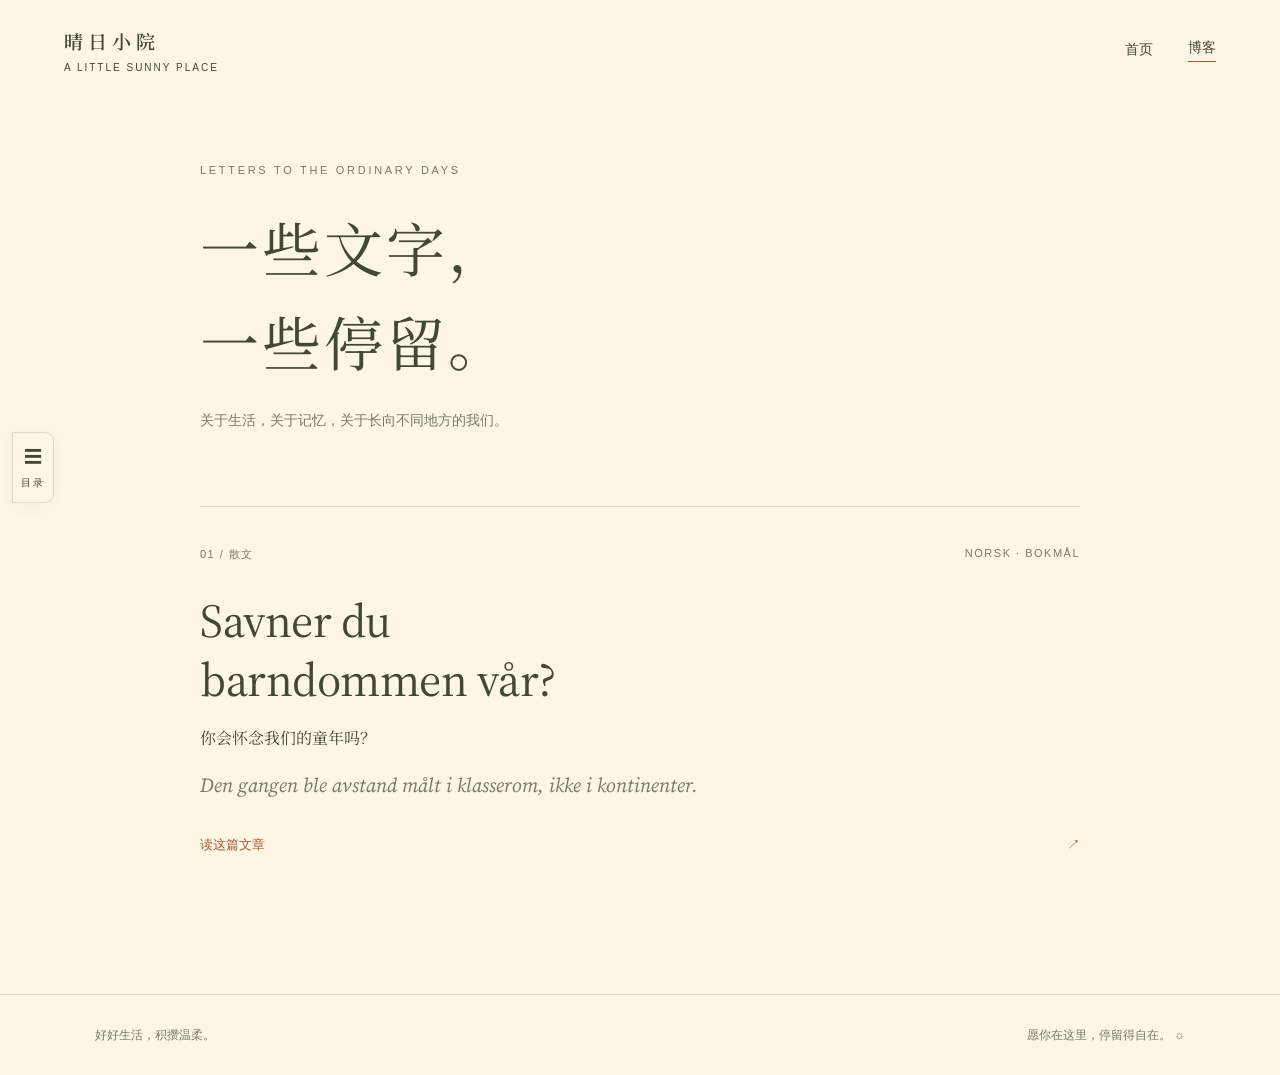
==== blog.html @ 978c16de "Publish Norwegian childhood essay and blog navigationPublish Norwegian childhood essay and blog navi" ====
<!doctype html><html lang="zh-CN"><head><meta charset="UTF-8"><meta name="viewport" content="width=device-width,initial-scale=1"><meta name="theme-color" content="#fcf6e3"><title>博客 · 晴日小院</title><meta name="description" content="一些关于生活、记忆与成长的文字。"><link rel="stylesheet" href="style.css"><link rel="stylesheet" href="blog.css"><link rel="preconnect" href="https://fonts.googleapis.com"><link rel="preconnect" href="https://fonts.gstatic.com" crossorigin><link href="https://fonts.googleapis.com/css2?family=Noto+Serif+SC:wght@400;500;600&family=Source+Serif+4:ital,wght@0,400;0,500;1,400&display=swap" rel="stylesheet"></head><body><button class="drawer-toggle" aria-expanded="false" aria-controls="site-drawer" aria-label="展开文章导航">☰<span>目录</span></button><div class="drawer-shade" hidden></div><aside id="site-drawer" class="site-drawer" aria-label="文章导航" hidden><div class="drawer-heading"><span>小院目录</span><button class="drawer-close" aria-label="关闭文章导航">×</button></div><nav><a href="index.html">首页 · 晴日小院</a><a href="blog.html">博客 · 所有文章</a><span class="drawer-label">散文 / ESSAY</span><a href="childhood.html" lang="nb">Savner du barndommen vår?<small>你会怀念我们的童年吗？</small></a></nav><p>把那些不想遗忘的，留在这里。</p></aside><header class="topbar"><a class="wordmark" href="index.html">晴 日 小 院 <span>A LITTLE SUNNY PLACE</span></a><nav aria-label="主导航"><a href="index.html">首页</a><a class="blog-link" href="blog.html">博客</a></nav></header><main class="blog-main"><header class="blog-intro"><span class="eyebrow">LETTERS TO THE ORDINARY DAYS</span><h1>一些文字，<br>一些停留。</h1><p>关于生活，关于记忆，关于长向不同地方的我们。</p></header><a class="post-card" href="childhood.html"><div class="post-meta">01 / 散文 <span>NORSK · BOKMÅL</span></div><h2 lang="nb">Savner du<br>barndommen vår?</h2><p class="post-chinese">你会怀念我们的童年吗？</p><p class="post-excerpt" lang="nb">Den gangen ble avstand målt i klasserom, ikke i kontinenter.</p><span class="post-read">读这篇文章 <span aria-hidden="true">↗</span></span></a></main><footer><span>好好生活，积攒温柔。</span><span>愿你在这里，停留得自在。 ☼</span></footer><script src="navigation.js"></script></body></html>
---- style.css ----
:root{--paper:#fcf6e3;--ink:#454735;--muted:#797b66;--line:#dcd9c4;--accent:#a5573c;font-family:Arial,"Microsoft YaHei",sans-serif;color:var(--ink);background:var(--paper);font-synthesis:none}*{box-sizing:border-box}html{scroll-behavior:smooth;scroll-padding-top:35px}body{margin:0}button,a,textarea{-webkit-tap-highlight-color:transparent}button,a{color:inherit}button{font:inherit;cursor:pointer}button{background:none;border:0}a{text-decoration:none}a:hover{color:var(--accent)}button:focus-visible,a:focus-visible,textarea:focus-visible{outline:2px solid var(--accent);outline-offset:5px}[hidden]{display:none!important}.topbar{max-width:1440px;margin:auto;padding:27px 5%;display:flex;align-items:center;justify-content:space-between}.wordmark{font-family:"Noto Serif SC",serif;font-size:19px;font-weight:600}.wordmark span{font-family:Arial,sans-serif;font-size:10px;letter-spacing:2px;display:block;margin-top:8px;font-weight:400}.topbar nav{display:flex;align-items:center;gap:35px;font-size:14px}.topbar nav button{font-size:14px}.music-icon{padding-right:7px;font-size:20px}.hero{position:relative;margin:0 2%;height:440px;overflow:hidden;background:#9ba7af}.hero>img,.hero>canvas{position:absolute;inset:0;width:100%;height:100%;object-fit:cover;object-position:center 47%}.hero>canvas{opacity:0;transition:opacity 1s}.hero-top,.hero-bottom{position:absolute;left:3.2%;right:3.2%;display:flex;justify-content:space-between;align-items:center;color:#fffef0;text-shadow:0 1px 6px #38442b80;font-size:13px;letter-spacing:2px}.hero-top{top:25px}.hero-bottom{bottom:25px}.hero-bottom>span{font-size:11px;letter-spacing:3px}.hero-bottom button{color:inherit;border:1px solid #fff8;border-radius:25px;font-size:12px;padding:9px 16px;backdrop-filter:blur(9px)}.hero-bottom button span{margin-left:13px}.intro{max-width:1140px;margin:auto;padding:73px 25px 0}.eyebrow{font-size:11px;letter-spacing:2.7px;color:var(--muted)}h1,h2,h3,.intro>p{font-family:"Noto Serif SC","Songti SC",SimSun,serif;font-weight:400}h1{font-size:clamp(36px,4.3vw,59px);letter-spacing:3px;margin:22px 0 17px;line-height:1.5}.period{color:var(--accent)}.intro>p{font-size:22px;letter-spacing:6px;margin:0}.mobile-break{display:none}.intro-foot{display:flex;justify-content:space-between;align-items:center;margin-top:33px;padding-bottom:55px;border-bottom:1px solid var(--line);color:var(--muted);font-size:14px;line-height:1.9}.little-sun{font-size:44px;color:#ac7450}.now{max-width:1140px;margin:auto;padding:65px 25px 74px}.section-head{display:flex;align-items:end;justify-content:space-between;margin-bottom:36px}h2{font-size:30px;letter-spacing:2px;margin:13px 0 0}.section-head p{font-size:14px;color:var(--muted);margin-bottom:5px}.chapters{display:grid;grid-template-columns:repeat(3,1fr);gap:34px}.chapter{min-width:0}.chapter-label{display:flex;justify-content:space-between;align-items:center;font-size:12px;color:var(--muted);padding-bottom:17px;border-bottom:1px solid var(--line)}.chapter-label>span:last-child{font-size:10px;letter-spacing:1.5px}.book-art,.learning-art,.record-art{height:238px;margin-top:20px;display:flex;align-items:center;justify-content:center;overflow:hidden;background:#e9ead8}.book{width:132px;height:183px;background:#575e4b;color:#f1ead2;box-shadow:7px 10px 13px #39422c25;border-left:5px solid #454d3b;transform:rotate(-8deg);padding:17px 14px;font-family:"Noto Serif SC",serif}.book>span{font-size:10px;letter-spacing:2px}.book strong{font-size:23px;line-height:1.7;font-weight:400;display:block;margin:12px 0}.book small{font-size:7px;letter-spacing:1.2px;line-height:1.5}.learning-art{background:#e9e3d3;flex-direction:column;align-items:flex-start;padding:28px 32px;gap:19px;font-family:monospace;color:#6f735c}.learning-art>span{font-size:12px}.agent-word{font-family:Georgia,serif;font-size:49px;letter-spacing:-2px;display:flex;align-items:center;gap:22px}.orbit{font-size:43px;color:#a46343;display:inline-block;animation:spin 35s linear infinite}.output{align-self:flex-end}.record-art{background:#ebdcca;position:relative}.record{width:186px;height:186px;border-radius:50%;background:repeating-radial-gradient(circle,#30342d 0px,#30342d 2px,#3d4037 3px,#30342d 4px);display:grid;place-items:center;transform:rotate(-15deg);box-shadow:5px 7px 13px #3d332326}.record>span{width:82px;height:82px;border-radius:50%;background:#c97b50;display:flex;align-items:center;justify-content:center;flex-direction:column;font-family:Georgia,serif;color:#fbebc8;font-size:18px;line-height:.95;text-align:center}.record small{font-family:Arial;font-size:6px;letter-spacing:.7px;margin-top:9px}.record-star{position:absolute;right:23px;top:22px;color:#98603e;font-size:44px}.chapter h3{font-size:22px;margin:25px 0 12px}.chapter p{font-size:14px;color:var(--muted);line-height:1.9;margin:0 0 19px}.chapter-note,.text-link{font-size:13px}.text-link{display:flex;justify-content:space-between}.moments{max-width:1090px;margin:0 auto 78px;border-top:1px solid var(--line);padding-top:57px;display:grid;grid-template-columns:1fr 1.25fr;gap:70px}.moment-heading h2{line-height:1.8;margin-top:15px}.moment-heading p{font-size:14px;line-height:2;color:var(--muted)}.notebook{padding:27px 29px;background:#f3ecd6;border:1px solid #e7dfc8}label{display:flex;justify-content:space-between;font-size:14px}label span{font-size:12px;color:var(--muted)}textarea{resize:vertical;border:0;border-bottom:1px solid #d7d0bb;background:transparent;font:16px/2 "Noto Serif SC",serif;width:100%;padding:22px 0 16px;min-height:115px;color:var(--ink);border-radius:0}textarea::placeholder{color:#96917e}.note-actions{display:flex;align-items:center;justify-content:space-between;margin-top:19px;gap:10px}.note-actions>span{font-size:12px;color:var(--muted)}.note-actions button{font-size:13px;padding:8px 0}.note-actions button span{margin-left:12px}#notes{font-size:14px;line-height:1.9}#notes article{border-top:1px dashed #d3cbb4;margin-top:19px;padding-top:14px;display:flex;align-items:start;gap:15px}#notes article p{white-space:pre-wrap;overflow-wrap:anywhere;margin:3px 0}#notes time{font-size:11px;color:var(--muted)}#notes article>div{flex:1}#notes article button{color:var(--muted);font-size:18px}footer{border-top:1px solid var(--line);padding:28px max(5%,calc((100vw - 1090px)/2));display:flex;justify-content:space-between;color:var(--muted);font-size:12px;gap:15px;line-height:2}.footer-sun{margin-left:20px;font-size:20px}#music-panel{position:fixed;z-index:10;right:30px;top:85px;width:365px;max-width:calc(100vw - 32px);padding:24px;background:var(--paper);border:1px solid var(--line);box-shadow:0 15px 55px #30352826}.panel-heading{display:flex;justify-content:space-between}.panel-heading h3{font-size:25px;margin:13px 0 7px}.panel-heading p{font-size:13px;color:var(--muted)}.panel-heading button{align-self:flex-start;font-size:24px}iframe{width:100%;border:0;margin-top:10px;border-radius:10px}.music-help{font-size:12px;line-height:1.8;color:var(--muted)}.pet-home{position:fixed;bottom:22px;right:25px;z-index:8;text-align:center}#pet{display:block;position:relative;margin:auto;width:86px;height:83px;padding:6px 7px}#pet img{width:70px;height:64px;object-fit:contain;image-rendering:pixelated;animation:breathe 3s ease-in-out infinite;position:relative;z-index:1}.pet-shadow{position:absolute;width:48px;height:7px;border-radius:50%;background:#4547351a;bottom:6px;left:20px}.pet-caption{font-size:11px;letter-spacing:1px;color:#7d735e}#pet-dialog{text-align:left;position:absolute;bottom:110px;right:0;width:266px;background:var(--paper);padding:21px;border:1px solid #d8d2bb;box-shadow:0 7px 30px #45473515;border-radius:3px}#pet-speech{font-family:"Noto Serif SC",serif;font-size:15px;line-height:1.9;margin:0 0 18px;padding-right:10px}.pet-close{position:absolute;right:8px;top:6px;font-size:18px;color:var(--muted)}.pet-options{display:flex;gap:6px}.pet-options button{font-size:12px;padding:7px;background:#eee6d0;border-radius:3px}#pet.happy img{animation:hop .38s ease-in-out 3}#pet.resting img{animation:none;transform:translateY(7px) rotate(-8deg)}@keyframes breathe{50%{transform:translateY(-4px)}}@keyframes hop{50%{transform:translateY(-17px) rotate(6deg)}}@keyframes spin{to{transform:rotate(360deg)}}@media(min-width:1500px){.hero{height:510px;max-width:1536px;margin:auto}}@media(max-width:760px){.topbar{padding:23px 6%}.wordmark{font-size:16px}.wordmark span{font-size:8px}.topbar nav{gap:20px}.topbar nav>a{display:none}.hero{height:340px;margin:0 3%}.hero>img{object-position:57% center}.hero-top,.hero-bottom{left:6%;right:6%;font-size:11px}.hero-top>span:last-child{display:none}.hero-bottom>span{font-size:8px;letter-spacing:1px}.intro{padding:43px 7% 0}h1{font-size:35px;letter-spacing:1px}.intro>p{font-size:18px;letter-spacing:4px}.intro-foot{font-size:13px;gap:22px;padding-bottom:33px}.little-sun{font-size:32px}.now{padding:40px 7%}.section-head{display:block}.section-head p{margin-top:18px}.chapters{grid-template-columns:1fr;gap:39px}.chapter{display:grid;grid-template-columns:116px 1fr;column-gap:22px}.chapter-label{grid-column:1/-1;margin-bottom:17px}.book-art,.learning-art,.record-art{grid-row:2/5;height:150px;margin:0}.book{transform:scale(.68) rotate(-8deg);flex-shrink:0}.learning-art{padding:15px 10px;gap:12px}.agent-word{font-size:26px;gap:2px}.orbit{font-size:20px}.learning-art>span{font-size:9px}.record{width:106px;height:106px;flex-shrink:0}.record>span{width:50px;height:50px;font-size:12px}.record small{font-size:4px;margin-top:5px}.record-star{font-size:25px;right:1px;top:5px}.chapter h3{font-size:20px;margin:9px 0}.chapter p{font-size:13px;margin:0 0 10px}.text-link,.chapter-note{font-size:12px}.moments{margin:5px 7% 47px;padding-top:37px;grid-template-columns:1fr;gap:23px}.moment-heading h2{font-size:28px}.moment-heading h2 br{display:none}.notebook{padding:21px 18px}.note-actions{align-items:flex-start;flex-direction:column;gap:5px}footer{padding:22px 7% 100px;display:block}footer>span{display:block}.pet-home{right:15px;bottom:15px}#music-panel{right:16px;top:80px}}@media(prefers-reduced-motion:reduce){html{scroll-behavior:auto}*,*::before,*::after{animation:none!important;transition:none!important}}

/* Typographic chapter plates. */
.book{width:auto;height:auto;border:0;box-shadow:none;transform:none;background:transparent;color:#57604b;padding:20px}.book>span{font-size:12px}.book strong{font-size:31px;line-height:1.65;letter-spacing:5px;margin:10px 0}.book small{font-size:9px}.record{width:auto;height:auto;border-radius:0;background:none;box-shadow:none;transform:none}.record>span{width:auto;height:auto;border-radius:0;background:none;color:#9a5739;font-size:53px;letter-spacing:-2px;line-height:.92;text-align:left;align-items:start}.record small{font-size:10px;letter-spacing:2px;margin-top:17px}.record-star{font-size:30px}@media(max-width:760px){.book{padding:10px}.book strong{font-size:20px;letter-spacing:2px}.book>span{font-size:9px}.book small{font-size:6px}.record>span{font-size:31px;letter-spacing:-1px}.record small{font-size:6px;letter-spacing:.6px}.record-star{display:none}}
.click-ripple{position:fixed;z-index:1000;width:160px;height:160px;margin:-80px 0 0 -80px;pointer-events:none;border-radius:50%;border:1px solid rgba(131,151,139,.48);background:radial-gradient(circle,transparent 47%,rgba(180,201,184,.11) 65%,rgba(255,255,241,.32) 69%,transparent 73%);box-shadow:inset 0 0 13px rgba(255,255,245,.26),0 0 8px rgba(169,184,160,.09);animation:water-ripple 1.4s cubic-bezier(.16,.65,.3,1) forwards}.click-ripple::after{content:'';position:absolute;inset:19%;border:1px solid rgba(145,161,141,.28);border-radius:50%;box-shadow:0 0 5px rgba(255,255,241,.5)}@keyframes water-ripple{0%{transform:scale(.06);opacity:0}10%{opacity:.85}65%{opacity:.35}100%{transform:scale(1.25);opacity:0}}#note-status:empty{display:none}.note-actions:has(#note-status:empty){justify-content:flex-end}@media(prefers-reduced-motion:reduce){.click-ripple{display:none}}
/* Keep the focus treatment inside the writing area, clear of its label. */
.notebook{border-radius:10px;border-color:#e2dac2;box-shadow:0 3px 14px rgba(90,78,42,.025)}
#note-form label{align-items:baseline;gap:16px;line-height:1.7}
#note{display:block;margin-top:16px;padding:16px 18px;min-height:142px;border:1px solid #d5cdb4;border-radius:7px;background:rgba(255,253,243,.42);line-height:2;transition:border-color .2s,box-shadow .2s,background-color .2s}
#note:focus,#note:focus-visible{outline:none;outline-offset:0;border-color:#85896b;background:rgba(255,253,243,.72);box-shadow:0 0 0 3px rgba(133,137,107,.13)}
@media(forced-colors:active){#note:focus-visible{outline:2px solid Highlight;outline-offset:2px}}

.guestbook{padding:68px 0 48px;border-top:1px solid #e2dac2;scroll-margin-top:32px}.guestbook-hint,.guestbook-fallback{font-size:13px;line-height:1.9;color:#77745e}.guestbook-hint{margin:0 0 28px}.guestbook-fallback{margin-top:24px}.guestbook-fallback a{margin-left:8px}.giscus{min-height:180px}@media(max-width:760px){.guestbook{padding:44px 0 28px}.guestbook .section-head{align-items:start;gap:12px;flex-direction:column}.guestbook h2{font-size:26px}.topbar nav{gap:12px}}
---- blog.css ----
.blog-link{border-bottom:1px solid var(--accent);padding-bottom:4px}.drawer-toggle{position:fixed;left:12px;top:48%;z-index:21;width:42px;padding:12px 7px;background:var(--paper);border:1px solid var(--line);border-radius:0 9px 9px 0;box-shadow:0 3px 18px #4547350a;font-size:18px}.drawer-toggle span{display:block;font-size:10px;margin-top:7px;letter-spacing:2px}.site-drawer{position:fixed;left:0;top:0;bottom:0;width:min(330px,85vw);padding:32px 28px;background:var(--paper);z-index:31;border-right:1px solid var(--line);overflow-y:auto;box-shadow:10px 0 50px #45473512}.drawer-shade{position:fixed;inset:0;z-index:30;background:#30352848}.drawer-heading{display:flex;align-items:center;justify-content:space-between;font-family:"Noto Serif SC",serif;font-size:20px;padding-bottom:25px;border-bottom:1px solid var(--line)}.drawer-close{font-size:28px;padding:4px 10px}.site-drawer nav{display:flex;flex-direction:column;gap:23px;margin-top:30px}.site-drawer nav a{line-height:1.7;font-size:15px}.site-drawer small{display:block;font-size:12px;color:var(--muted);margin-top:7px}.drawer-label{font-size:10px;letter-spacing:2px;color:var(--muted);margin-top:20px}.site-drawer>p{margin-top:70px;font-size:12px;line-height:2;color:var(--muted)}.site-drawer a[aria-current=page]{color:var(--accent)}.blog-main{max-width:1020px;margin:auto;padding:60px 70px 110px;min-height:75vh}.blog-intro{padding-bottom:58px;border-bottom:1px solid var(--line)}.blog-intro h1{font-size:clamp(38px,5vw,59px);line-height:1.6}.blog-intro>p{font-size:14px;line-height:2;color:var(--muted)}.post-card{display:block;padding:40px 0 30px}.post-meta{display:flex;justify-content:space-between;font-size:11px;letter-spacing:1.5px;color:var(--muted)}.post-card h2{font-family:"Source Serif 4",Georgia,serif;font-size:clamp(32px,4vw,47px);line-height:1.25;letter-spacing:-.5px;margin:30px 0 17px}.post-chinese{font-family:"Noto Serif SC",serif;font-size:16px}.post-excerpt{font-family:"Source Serif 4",Georgia,serif;font-style:italic;font-size:20px;line-height:1.6;color:var(--muted);max-width:530px}.post-read{display:flex;justify-content:space-between;font-size:13px;margin-top:35px;color:var(--accent)}.article-main{max-width:870px;margin:auto;padding:45px 70px 90px}.back-link{font-size:12px;color:var(--muted)}.article-header{margin:60px 0 45px}.article-header h1{font-family:"Source Serif 4",Georgia,serif;font-size:clamp(37px,5vw,62px);letter-spacing:-1.5px;line-height:1.16;margin:28px 0 24px;overflow-wrap:break-word}.article-header>p{font-family:"Noto Serif SC",serif;font-size:16px;color:var(--muted);letter-spacing:2px}.article-rule{width:45px;border-top:1px solid var(--accent);margin-top:42px}.prose{font-family:"Source Serif 4",Georgia,serif;font-size:20px;line-height:1.85;hyphens:auto;overflow-wrap:break-word}.prose p{margin:0 0 27px}.prose .opening{font-style:italic}.prose .ending{font-size:25px;line-height:1.6;margin-top:45px}.article-comments{border-top:1px solid var(--line);margin-top:70px;padding-top:35px}.article-comments h2{font-size:23px;line-height:1.7}.article-comments>p{font-size:12px;line-height:1.8;color:var(--muted);margin:15px 0 30px}.bottom-back{display:inline-block;margin-top:40px}.guestbook{max-width:1090px;margin:auto;padding-left:25px;padding-right:25px}@media(max-width:760px){.topbar nav>a.blog-link{display:block}.blog-main{padding:40px 30px 65px}.article-main{padding:30px 30px 60px}.article-header{margin-top:42px}.prose{font-size:18px;line-height:1.85}.drawer-toggle{left:0;width:24px;padding:10px 2px;font-size:15px}.drawer-toggle span{font-size:9px;letter-spacing:0}.post-meta{font-size:9px}.blog-intro{padding-bottom:30px}.guestbook{margin:0 7%;padding-left:0;padding-right:0}}
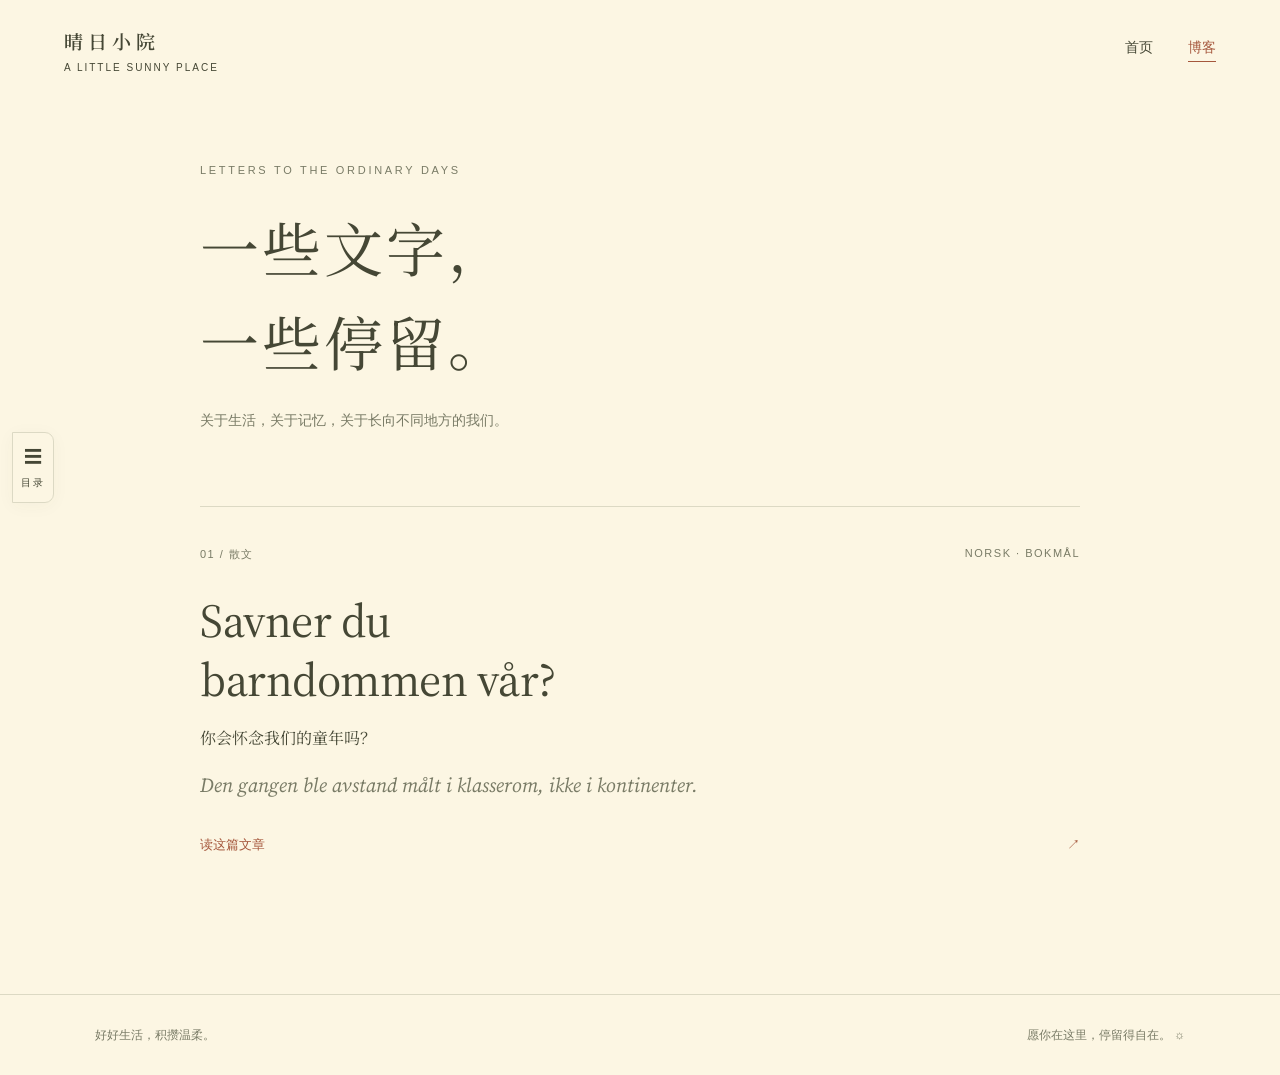
==== commit 02f5d977: "Align navigation order and highlight only the current blog section" ====
--- a/blog.html
+++ b/blog.html
@@ -1 +1 @@
-<!doctype html><html lang="zh-CN"><head><meta charset="UTF-8"><meta name="viewport" content="width=device-width,initial-scale=1"><meta name="theme-color" content="#fcf6e3"><title>博客 · 晴日小院</title><meta name="description" content="一些关于生活、记忆与成长的文字。"><link rel="stylesheet" href="style.css"><link rel="stylesheet" href="blog.css"><link rel="preconnect" href="https://fonts.googleapis.com"><link rel="preconnect" href="https://fonts.gstatic.com" crossorigin><link href="https://fonts.googleapis.com/css2?family=Noto+Serif+SC:wght@400;500;600&family=Source+Serif+4:ital,wght@0,400;0,500;1,400&display=swap" rel="stylesheet"></head><body><button class="drawer-toggle" aria-expanded="false" aria-controls="site-drawer" aria-label="展开文章导航">☰<span>目录</span></button><div class="drawer-shade" hidden></div><aside id="site-drawer" class="site-drawer" aria-label="文章导航" hidden><div class="drawer-heading"><span>小院目录</span><button class="drawer-close" aria-label="关闭文章导航">×</button></div><nav><a href="index.html">首页 · 晴日小院</a><a href="blog.html">博客 · 所有文章</a><span class="drawer-label">散文 / ESSAY</span><a href="childhood.html" lang="nb">Savner du barndommen vår?<small>你会怀念我们的童年吗？</small></a></nav><p>把那些不想遗忘的，留在这里。</p></aside><header class="topbar"><a class="wordmark" href="index.html">晴 日 小 院 <span>A LITTLE SUNNY PLACE</span></a><nav aria-label="主导航"><a href="index.html">首页</a><a class="blog-link" href="blog.html">博客</a></nav></header><main class="blog-main"><header class="blog-intro"><span class="eyebrow">LETTERS TO THE ORDINARY DAYS</span><h1>一些文字，<br>一些停留。</h1><p>关于生活，关于记忆，关于长向不同地方的我们。</p></header><a class="post-card" href="childhood.html"><div class="post-meta">01 / 散文 <span>NORSK · BOKMÅL</span></div><h2 lang="nb">Savner du<br>barndommen vår?</h2><p class="post-chinese">你会怀念我们的童年吗？</p><p class="post-excerpt" lang="nb">Den gangen ble avstand målt i klasserom, ikke i kontinenter.</p><span class="post-read">读这篇文章 <span aria-hidden="true">↗</span></span></a></main><footer><span>好好生活，积攒温柔。</span><span>愿你在这里，停留得自在。 ☼</span></footer><script src="navigation.js"></script></body></html>+<!doctype html><html lang="zh-CN"><head><meta charset="UTF-8"><meta name="viewport" content="width=device-width,initial-scale=1"><meta name="theme-color" content="#fcf6e3"><title>博客 · 晴日小院</title><meta name="description" content="一些关于生活、记忆与成长的文字。"><link rel="stylesheet" href="style.css"><link rel="stylesheet" href="blog.css?v=nav3"><link rel="preconnect" href="https://fonts.googleapis.com"><link rel="preconnect" href="https://fonts.gstatic.com" crossorigin><link href="https://fonts.googleapis.com/css2?family=Noto+Serif+SC:wght@400;500;600&family=Source+Serif+4:ital,wght@0,400;0,500;1,400&display=swap" rel="stylesheet"></head><body><button class="drawer-toggle" aria-expanded="false" aria-controls="site-drawer" aria-label="展开文章导航">☰<span>目录</span></button><div class="drawer-shade" hidden></div><aside id="site-drawer" class="site-drawer" aria-label="文章导航" hidden><div class="drawer-heading"><span>小院目录</span><button class="drawer-close" aria-label="关闭文章导航">×</button></div><nav><a href="index.html">首页 · 晴日小院</a><a href="blog.html">博客 · 所有文章</a><span class="drawer-label">散文 / ESSAY</span><a href="childhood.html" lang="nb">Savner du barndommen vår?<small>你会怀念我们的童年吗？</small></a></nav><p>把那些不想遗忘的，留在这里。</p></aside><header class="topbar"><a class="wordmark" href="index.html">晴 日 小 院 <span>A LITTLE SUNNY PLACE</span></a><nav aria-label="主导航"><a href="index.html">首页</a><a class="blog-link" aria-current="page" href="blog.html">博客</a></nav></header><main class="blog-main"><header class="blog-intro"><span class="eyebrow">LETTERS TO THE ORDINARY DAYS</span><h1>一些文字，<br>一些停留。</h1><p>关于生活，关于记忆，关于长向不同地方的我们。</p></header><a class="post-card" href="childhood.html"><div class="post-meta">01 / 散文 <span>NORSK · BOKMÅL</span></div><h2 lang="nb">Savner du<br>barndommen vår?</h2><p class="post-chinese">你会怀念我们的童年吗？</p><p class="post-excerpt" lang="nb">Den gangen ble avstand målt i klasserom, ikke i kontinenter.</p><span class="post-read">读这篇文章 <span aria-hidden="true">↗</span></span></a></main><footer><span>好好生活，积攒温柔。</span><span>愿你在这里，停留得自在。 ☼</span></footer><script src="navigation.js"></script></body></html>
--- a/blog.css
+++ b/blog.css
@@ -1 +1,3 @@
-.blog-link{border-bottom:1px solid var(--accent);padding-bottom:4px}.drawer-toggle{position:fixed;left:12px;top:48%;z-index:21;width:42px;padding:12px 7px;background:var(--paper);border:1px solid var(--line);border-radius:0 9px 9px 0;box-shadow:0 3px 18px #4547350a;font-size:18px}.drawer-toggle span{display:block;font-size:10px;margin-top:7px;letter-spacing:2px}.site-drawer{position:fixed;left:0;top:0;bottom:0;width:min(330px,85vw);padding:32px 28px;background:var(--paper);z-index:31;border-right:1px solid var(--line);overflow-y:auto;box-shadow:10px 0 50px #45473512}.drawer-shade{position:fixed;inset:0;z-index:30;background:#30352848}.drawer-heading{display:flex;align-items:center;justify-content:space-between;font-family:"Noto Serif SC",serif;font-size:20px;padding-bottom:25px;border-bottom:1px solid var(--line)}.drawer-close{font-size:28px;padding:4px 10px}.site-drawer nav{display:flex;flex-direction:column;gap:23px;margin-top:30px}.site-drawer nav a{line-height:1.7;font-size:15px}.site-drawer small{display:block;font-size:12px;color:var(--muted);margin-top:7px}.drawer-label{font-size:10px;letter-spacing:2px;color:var(--muted);margin-top:20px}.site-drawer>p{margin-top:70px;font-size:12px;line-height:2;color:var(--muted)}.site-drawer a[aria-current=page]{color:var(--accent)}.blog-main{max-width:1020px;margin:auto;padding:60px 70px 110px;min-height:75vh}.blog-intro{padding-bottom:58px;border-bottom:1px solid var(--line)}.blog-intro h1{font-size:clamp(38px,5vw,59px);line-height:1.6}.blog-intro>p{font-size:14px;line-height:2;color:var(--muted)}.post-card{display:block;padding:40px 0 30px}.post-meta{display:flex;justify-content:space-between;font-size:11px;letter-spacing:1.5px;color:var(--muted)}.post-card h2{font-family:"Source Serif 4",Georgia,serif;font-size:clamp(32px,4vw,47px);line-height:1.25;letter-spacing:-.5px;margin:30px 0 17px}.post-chinese{font-family:"Noto Serif SC",serif;font-size:16px}.post-excerpt{font-family:"Source Serif 4",Georgia,serif;font-style:italic;font-size:20px;line-height:1.6;color:var(--muted);max-width:530px}.post-read{display:flex;justify-content:space-between;font-size:13px;margin-top:35px;color:var(--accent)}.article-main{max-width:870px;margin:auto;padding:45px 70px 90px}.back-link{font-size:12px;color:var(--muted)}.article-header{margin:60px 0 45px}.article-header h1{font-family:"Source Serif 4",Georgia,serif;font-size:clamp(37px,5vw,62px);letter-spacing:-1.5px;line-height:1.16;margin:28px 0 24px;overflow-wrap:break-word}.article-header>p{font-family:"Noto Serif SC",serif;font-size:16px;color:var(--muted);letter-spacing:2px}.article-rule{width:45px;border-top:1px solid var(--accent);margin-top:42px}.prose{font-family:"Source Serif 4",Georgia,serif;font-size:20px;line-height:1.85;hyphens:auto;overflow-wrap:break-word}.prose p{margin:0 0 27px}.prose .opening{font-style:italic}.prose .ending{font-size:25px;line-height:1.6;margin-top:45px}.article-comments{border-top:1px solid var(--line);margin-top:70px;padding-top:35px}.article-comments h2{font-size:23px;line-height:1.7}.article-comments>p{font-size:12px;line-height:1.8;color:var(--muted);margin:15px 0 30px}.bottom-back{display:inline-block;margin-top:40px}.guestbook{max-width:1090px;margin:auto;padding-left:25px;padding-right:25px}@media(max-width:760px){.topbar nav>a.blog-link{display:block}.blog-main{padding:40px 30px 65px}.article-main{padding:30px 30px 60px}.article-header{margin-top:42px}.prose{font-size:18px;line-height:1.85}.drawer-toggle{left:0;width:24px;padding:10px 2px;font-size:15px}.drawer-toggle span{font-size:9px;letter-spacing:0}.post-meta{font-size:9px}.blog-intro{padding-bottom:30px}.guestbook{margin:0 7%;padding-left:0;padding-right:0}}
+.topbar nav>a{border-bottom:1px solid transparent;padding-bottom:4px}.topbar nav>a:hover,.topbar nav>a:focus-visible,.topbar nav>a[aria-current]{border-bottom-color:var(--accent);color:var(--accent)}.drawer-toggle{position:fixed;left:12px;top:48%;z-index:21;width:42px;padding:12px 7px;background:var(--paper);border:1px solid var(--line);border-radius:0 9px 9px 0;box-shadow:0 3px 18px #4547350a;font-size:18px}.drawer-toggle span{display:block;font-size:10px;margin-top:7px;letter-spacing:2px}.site-drawer{position:fixed;left:0;top:0;bottom:0;width:min(330px,85vw);padding:32px 28px;background:var(--paper);z-index:31;border-right:1px solid var(--line);overflow-y:auto;box-shadow:10px 0 50px #45473512}.drawer-shade{position:fixed;inset:0;z-index:30;background:#30352848}.drawer-heading{display:flex;align-items:center;justify-content:space-between;font-family:"Noto Serif SC",serif;font-size:20px;padding-bottom:25px;border-bottom:1px solid var(--line)}.drawer-close{font-size:28px;padding:4px 10px}.site-drawer nav{display:flex;flex-direction:column;gap:23px;margin-top:30px}.site-drawer nav a{line-height:1.7;font-size:15px}.site-drawer small{display:block;font-size:12px;color:var(--muted);margin-top:7px}.drawer-label{font-size:10px;letter-spacing:2px;color:var(--muted);margin-top:20px}.site-drawer>p{margin-top:70px;font-size:12px;line-height:2;color:var(--muted)}.site-drawer a[aria-current=page]{color:var(--accent)}.blog-main{max-width:1020px;margin:auto;padding:60px 70px 110px;min-height:75vh}.blog-intro{padding-bottom:58px;border-bottom:1px solid var(--line)}.blog-intro h1{font-size:clamp(38px,5vw,59px);line-height:1.6}.blog-intro>p{font-size:14px;line-height:2;color:var(--muted)}.post-card{display:block;padding:40px 0 30px}.post-meta{display:flex;justify-content:space-between;font-size:11px;letter-spacing:1.5px;color:var(--muted)}.post-card h2{font-family:"Source Serif 4",Georgia,serif;font-size:clamp(32px,4vw,47px);line-height:1.25;letter-spacing:-.5px;margin:30px 0 17px}.post-chinese{font-family:"Noto Serif SC",serif;font-size:16px}.post-excerpt{font-family:"Source Serif 4",Georgia,serif;font-style:italic;font-size:20px;line-height:1.6;color:var(--muted);max-width:530px}.post-read{display:flex;justify-content:space-between;font-size:13px;margin-top:35px;color:var(--accent)}.article-main{max-width:870px;margin:auto;padding:45px 70px 90px}.back-link{font-size:12px;color:var(--muted)}.article-header{margin:60px 0 45px}.article-header h1{font-family:"Source Serif 4",Georgia,serif;font-size:clamp(37px,5vw,62px);letter-spacing:-1.5px;line-height:1.16;margin:28px 0 24px;overflow-wrap:break-word}.article-header>p{font-family:"Noto Serif SC",serif;font-size:16px;color:var(--muted);letter-spacing:2px}.article-rule{width:45px;border-top:1px solid var(--accent);margin-top:42px}.prose{font-family:"Source Serif 4",Georgia,serif;font-size:20px;line-height:1.85;hyphens:auto;overflow-wrap:break-word}.prose p{margin:0 0 27px}.prose .opening{font-style:italic}.prose .ending{font-size:25px;line-height:1.6;margin-top:45px}.article-comments{border-top:1px solid var(--line);margin-top:70px;padding-top:35px}.article-comments h2{font-size:23px;line-height:1.7}.article-comments>p{font-size:12px;line-height:1.8;color:var(--muted);margin:15px 0 30px}.bottom-back{display:inline-block;margin-top:40px}.guestbook{max-width:1090px;margin:auto;padding-left:25px;padding-right:25px}@media(max-width:760px){.topbar nav>a.blog-link{display:block}.blog-main{padding:40px 30px 65px}.article-main{padding:30px 30px 60px}.article-header{margin-top:42px}.prose{font-size:18px;line-height:1.85}.drawer-toggle{left:0;width:24px;padding:10px 2px;font-size:15px}.drawer-toggle span{font-size:9px;letter-spacing:0}.post-meta{font-size:9px}.blog-intro{padding-bottom:30px}.guestbook{margin:0 7%;padding-left:0;padding-right:0}}
+/* Shared content measure: profile, latest chapters and guestbook align. */
+.about-me{max-width:1140px;margin:0 auto;padding:65px 25px 58px;display:grid;grid-template-columns:280px 1fr;gap:65px;align-items:center;scroll-margin-top:40px}.portrait{text-align:center}.portrait img{display:block;width:208px;height:208px;border-radius:50%;object-fit:cover;object-position:50% 60%;margin:auto;border:7px solid #fff9ea;box-shadow:0 0 0 1px #dcd9c4}.portrait>span{display:block;margin-top:23px;font-size:9px;letter-spacing:2.2px;color:var(--muted)}.about-copy h2{margin:17px 0 25px;font-size:29px;letter-spacing:2px}.about-copy p{font-family:"Noto Serif SC",serif;font-size:15px;line-height:2.1;margin:0 0 14px;color:#646651}.about-colors{display:flex;align-items:center;gap:9px;margin-top:24px}.about-colors i{width:10px;height:10px;border-radius:50%;background:#538598}.about-colors i:nth-child(2){background:#85916c}.about-colors i:nth-child(3){background:#9b9c94}.about-colors span{font-size:11px;color:var(--muted);margin-left:7px;letter-spacing:1px}.now{padding-top:38px}.guestbook{width:calc(100% - 50px);max-width:1090px;margin:0 auto 68px;padding:48px 0 0;display:grid;grid-template-columns:minmax(230px,.8fr) minmax(0,1.4fr);column-gap:56px;align-items:start}.guestbook .section-head{display:block;margin:0;grid-column:1;grid-row:1}.guestbook .section-head h2{font-size:27px;line-height:1.7;letter-spacing:1px}.guestbook .section-head p{font-size:12px;margin-top:20px;line-height:1.9}.guestbook-hint{grid-column:1;grid-row:2;margin:15px 0 0;max-width:300px;font-size:12px;line-height:2}.comment-paper{grid-column:2;grid-row:1 / span 3;min-width:0;border:1px solid #e1dac2;border-radius:12px;background:#f8f1dd;padding:22px 20px 15px}.comment-paper iframe{margin-top:0}.guestbook-fallback{grid-column:2;margin:16px 0 0;font-size:11px}.guestbook-fallback a{display:inline}.memory-scene{max-width:1200px;width:calc(100% - 100px);margin:20px auto 0}.memory-image{position:relative;overflow:hidden;aspect-ratio:2704/1421;background:#d3ddcb;border-radius:3px;isolation:isolate}.memory-image img{display:block;width:100%;height:100%;object-fit:cover;animation:summer-drift 24s ease-in-out infinite alternate;transform-origin:55% 45%}.memory-light{position:absolute;inset:-15%;pointer-events:none;background:radial-gradient(ellipse at 70% 25%,#fff4c738,transparent 42%),radial-gradient(ellipse at 32% 65%,#f9edb618,transparent 35%);mix-blend-mode:soft-light;animation:summer-light 12s ease-in-out infinite alternate}.memory-scene figcaption{display:flex;align-items:center;justify-content:space-between;margin-top:13px;font-size:11px;color:var(--muted);letter-spacing:1px}.scene-toggle{font-size:11px;padding:8px 0 8px 15px}.memory-scene.is-still *{animation-play-state:paused!important}.memory-scene+.article-main{padding-top:35px}.memory-scene+.article-main .article-header{margin-top:42px}@keyframes summer-drift{from{transform:scale(1.015) translate(-.3%,0)}to{transform:scale(1.055) translate(.45%,.3%)}}@keyframes summer-light{from{transform:translate(-2%,-1%);opacity:.45}to{transform:translate(2%,1%);opacity:.85}}@media(max-width:760px){.about-me{padding:44px 7% 35px;grid-template-columns:1fr;gap:32px}.portrait img{width:164px;height:164px}.portrait>span{margin-top:17px}.about-copy h2{font-size:25px}.about-copy p{font-size:14px}.guestbook{display:block;width:auto;margin:0 7% 45px;padding-top:35px}.guestbook .section-head h2{font-size:25px}.guestbook-hint{max-width:none;margin-bottom:25px}.comment-paper{padding:14px 10px 8px}.memory-scene{width:calc(100% - 40px);margin-top:10px}.memory-image{aspect-ratio:1.5}.memory-scene figcaption{font-size:10px;letter-spacing:0}.memory-scene+.article-main{padding-top:25px}}
